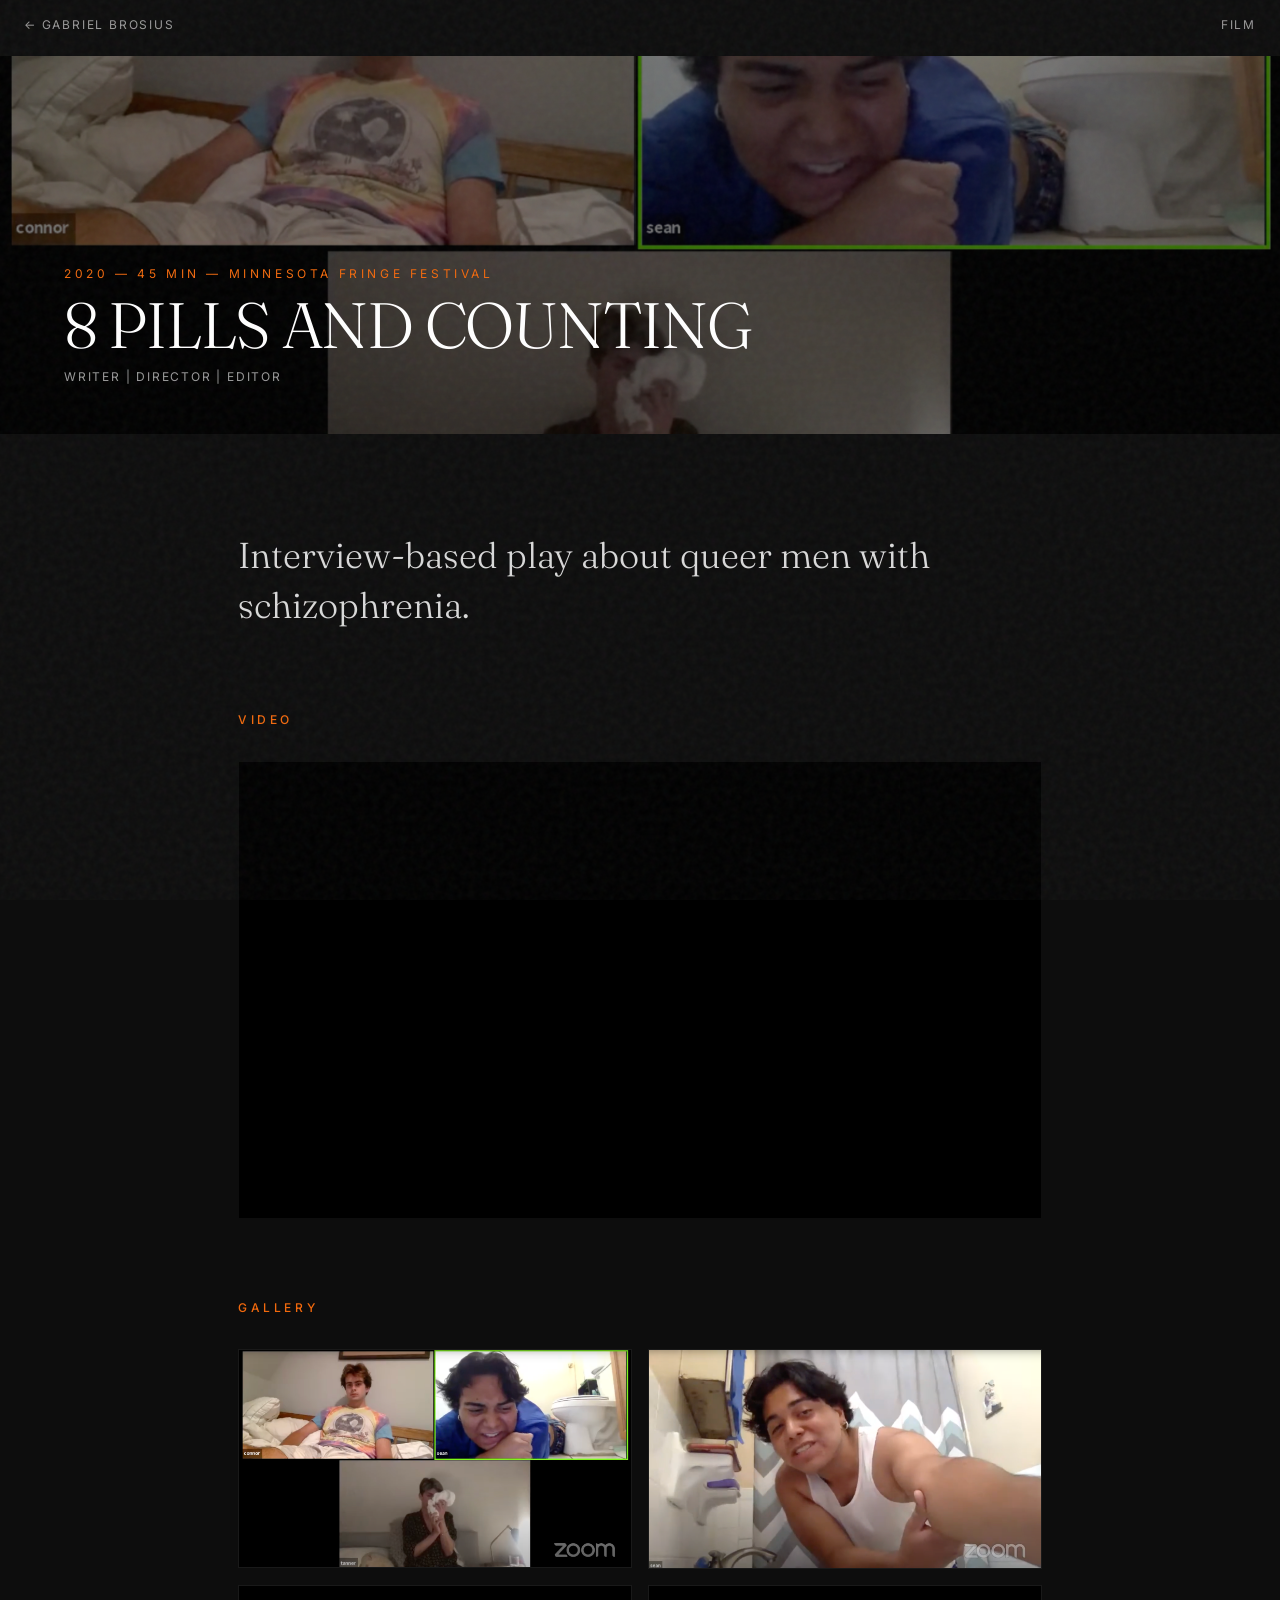
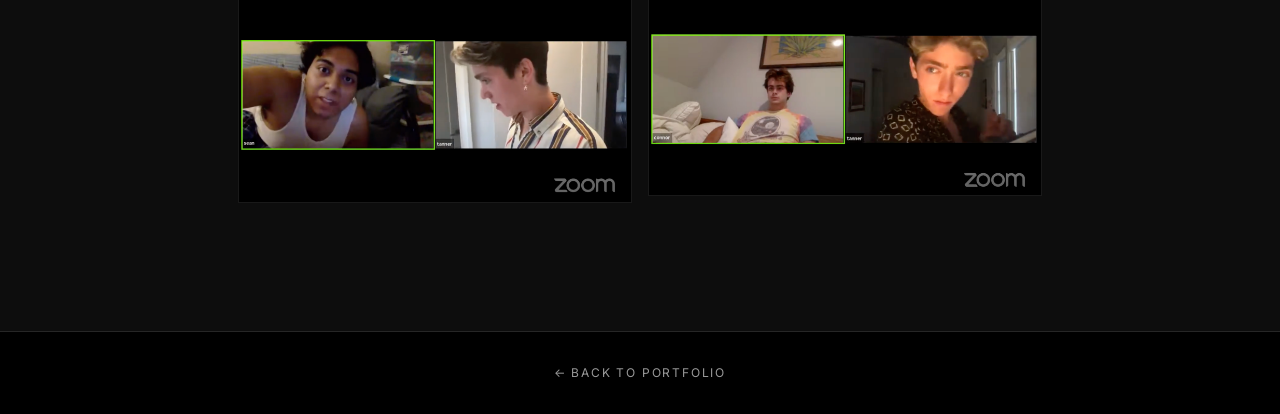
==== project/8-pills-and-counting.html @ 3f700a5a "Update" ====
<!DOCTYPE html>
<html lang="en">
<head>
  <meta charset="UTF-8" />
  <meta name="viewport" content="width=device-width, initial-scale=1.0, maximum-scale=1" />
  <title>8 Pills and Counting — Gabriel Brosius</title>
  <meta name="description" content="Interview-based play about queer men with schizophrenia." />
  <meta name="robots" content="index, follow" />
  
  <link rel="icon" type="image/svg+xml" href="../favicon.svg" />
  <link rel="stylesheet" href="../css/styles.css" />
</head>
<body>
  <div class="film-grain"></div>

  <!-- Navigation Bar -->
  <nav class="fixed-nav scrolled">
    <div class="nav-container">
      <a href="../index.html" class="nav-back-link">&larr; Gabriel Brosius</a>
      <span class="nav-project-type">Film</span>
    </div>

    <!-- Sticky Project Title -->
    <div class="sticky-project-title">
      <div class="sticky-project-container">
        <h2 class="sticky-title-text">8 Pills and Counting</h2>
        <span class="sticky-subtitle-text">2020 — Writer | Director | Editor</span>
      </div>
    </div>
  </nav>

  <!-- Project Hero Banner -->
  <header class="project-hero">
    <div class="project-hero-overlay"></div>
    <img src="../images/8pills-1.png" alt="8 Pills and Counting Banner" />
    <div class="project-hero-content">
      <div class="project-hero-meta">2020 — 45 min — Minnesota Fringe Festival</div>
      <h1 class="project-hero-title">8 Pills and Counting</h1>
      <div class="project-hero-role">Writer | Director | Editor</div>
    </div>
  </header>

  <!-- Project Body -->
  <main class="project-body">
    <!-- Logline Section -->
    <section class="project-body-section reveal">
      <p class="project-large-logline">Interview-based play about queer men with schizophrenia.</p>
    </section>

    <!-- Video Section -->
    <section class="project-body-section reveal">
      <h2 class="section-label">Video</h2>
      <div class="project-video-wrapper">
        <iframe 
          src="https://www.youtube.com/embed/WOlJZSWM7D4" 
          title="8 Pills and Counting" 
          allow="accelerometer; autoplay; clipboard-write; encrypted-media; gyroscope; picture-in-picture" 
          allowfullscreen>
        </iframe>
      </div>
    </section>

    <!-- Gallery Section -->
    <section class="project-body-section reveal">
      <h2 class="section-label">Gallery</h2>
      <div class="project-gallery-grid">
        <img src="../images/8pills-1.png" alt="8 Pills and Counting still 1" class="gallery-image" />
        <img src="../images/8pills-2.png" alt="8 Pills and Counting still 2" class="gallery-image" />
        <img src="../images/8pills-3.png" alt="8 Pills and Counting still 3" class="gallery-image" />
        <img src="../images/8pills-4.png" alt="8 Pills and Counting still 4" class="gallery-image" />
      </div>
    </section>
  </main>

  <!-- Back Link Footer -->
  <footer class="back-to-portfolio-footer">
    <a href="../index.html"><span>&larr; Back to portfolio</span></a>
  </footer>

  <script src="../js/main.js"></script>
</body>
</html>
---- css/styles.css ----
/* ==========================================================================
   GABRIEL BROSIUS PORTFOLIO - CORE STYLES
   ========================================================================== */

/* Typography & Google Fonts */
@import url('https://fonts.googleapis.com/css2?family=Fraunces:opsz,wght@9..144,300;9..144,400;9..144,700&family=Inter:wght@300;400;500;600;700&display=swap');

/* Color Variables & Theme Tokens */
:root {
  --background: hsl(0, 0%, 5%);     /* Deep cinematic dark: #0d0d0d */
  --foreground: hsl(0, 0%, 90%);    /* Soft white: #e5e5e5 */
  --border: hsl(0, 0%, 15%);        /* Dark grey borders: #262626 */
  --input: hsl(0, 0%, 15%);
  --ring: hsl(24, 90%, 50%);        /* Vibrant orange accent: #f97316 */
  
  --card: hsl(0, 0%, 7%);
  --card-foreground: hsl(0, 0%, 90%);
  --card-border: hsl(0, 0%, 15%);
  
  --primary: hsl(24, 90%, 50%);     /* Orange: #f97316 */
  --primary-hover: hsl(24, 95%, 45%);
  --primary-foreground: hsl(0, 0%, 100%);
  
  --muted: hsl(0, 0%, 15%);
  --muted-foreground: hsl(0, 0%, 60%);
  
  --font-sans: 'Inter', -apple-system, BlinkMacSystemFont, "Segoe UI", Roboto, sans-serif;
  --font-serif: 'Fraunces', Georgia, serif;
}

/* Reset & Base Styles */
* {
  box-sizing: border-box;
  margin: 0;
  padding: 0;
}

html {
  scroll-behavior: smooth;
  background-color: var(--background);
  color: var(--foreground);
  font-family: var(--font-sans);
  font-size: 16px;
  -webkit-text-size-adjust: 100%;
}

body {
  overflow-x: hidden;
  background-color: var(--background);
  color: var(--foreground);
  min-height: 100vh;
  line-height: 1.5;
  -webkit-font-smoothing: antialiased;
}

/* Custom Scrollbar */
::-webkit-scrollbar {
  width: 8px;
}
::-webkit-scrollbar-track {
  background: var(--background);
}
::-webkit-scrollbar-thumb {
  background: var(--border);
  border-radius: 4px;
}
::-webkit-scrollbar-thumb:hover {
  background: var(--muted-foreground);
}

/* Text Selection */
::selection {
  background-color: var(--primary);
  color: white;
}

/* Global Typography */
h1, h2, h3, h4, h5, h6 {
  font-family: var(--font-serif);
  font-weight: 300;
  letter-spacing: -0.02em;
}

p {
  color: var(--muted-foreground);
}

a {
  color: inherit;
  text-decoration: none;
  transition: color 0.3s ease;
}

/* Base Layout Helpers */
.relative { position: relative; }
.w-full { width: 100%; }
.h-screen { height: 100vh; }
.overflow-hidden { overflow: hidden; }

/* Film Grain Overlay */
.film-grain {
  position: fixed;
  top: 0;
  left: 0;
  width: 100vw;
  height: 100vh;
  pointer-events: none;
  z-index: 9999;
  opacity: 0.05;
  background-image: url("data:image/svg+xml,%3Csvg viewBox='0 0 200 200' xmlns='http://www.w3.org/2000/svg'%3E%3Cfilter id='noiseFilter'%3E%3CfeTurbulence type='fractalNoise' baseFrequency='0.65' numOctaves='3' stitchTiles='stitch'/%3E%3C/filter%3E%3Crect width='100%25' height='100%25' filter='url(%23noiseFilter)'/%3E%3C/svg%3E");
}

/* Navbar */
nav.fixed-nav {
  position: fixed;
  top: 0;
  left: 0;
  width: 100%;
  z-index: 1000;
  transition: all 0.5s cubic-bezier(0.16, 1, 0.3, 1);
  border-bottom: 1px solid transparent;
}

nav.fixed-nav.scrolled {
  background-color: rgba(0, 0, 0, 0.9);
  backdrop-filter: blur(8px);
  -webkit-backdrop-filter: blur(8px);
  border-bottom: 1px solid rgba(255, 255, 255, 0.05);
}

.nav-container {
  max-width: 1600px;
  margin: 0 auto;
  padding: 1rem 1.5rem;
  display: flex;
  align-items: center;
  justify-content: space-between;
}

.logo-link {
  font-family: var(--font-serif);
  font-size: 1rem;
  letter-spacing: 0.15em;
  text-transform: uppercase;
  color: white;
}

.nav-links {
  display: none;
  align-items: center;
  gap: 1.75rem;
}

@media (min-width: 1024px) {
  .nav-links {
    display: flex;
  }
}

.nav-link {
  position: relative;
  font-size: 0.75rem;
  font-weight: 400;
  font-family: var(--font-sans);
  text-transform: uppercase;
  letter-spacing: 0.15em;
  color: var(--muted-foreground);
  padding-bottom: 0.25rem;
  transition: color 0.3s ease;
}

.nav-link:hover, .nav-link.active {
  color: white;
}

.nav-link.active::after {
  content: '';
  position: absolute;
  bottom: 0;
  left: 0;
  width: 100%;
  height: 1px;
  background-color: var(--primary);
}

/* Hamburger Menu button */
.menu-toggle {
  background: none;
  border: none;
  cursor: pointer;
  display: flex;
  flex-direction: column;
  gap: 5px;
  padding: 0.5rem;
  z-index: 1001;
}

@media (min-width: 1024px) {
  .menu-toggle {
    display: none;
  }
}

.menu-toggle span {
  display: block;
  width: 24px;
  height: 1px;
  background-color: white;
  transition: all 0.3s cubic-bezier(0.16, 1, 0.3, 1);
}

.menu-toggle.open span:nth-child(1) {
  transform: translateY(6px) rotate(45deg);
}

.menu-toggle.open span:nth-child(2) {
  opacity: 0;
}

.menu-toggle.open span:nth-child(3) {
  transform: translateY(-6px) rotate(-45deg);
}

/* Mobile Dropdown Menu */
.mobile-nav {
  display: block;
  max-height: 0;
  opacity: 0;
  overflow: hidden;
  transition: max-height 0.4s cubic-bezier(0.16, 1, 0.3, 1), opacity 0.3s ease;
  border-top: 1px solid rgba(255, 255, 255, 0.05);
  background-color: rgba(0, 0, 0, 0.95);
}

.mobile-nav.open {
  max-height: 500px;
  opacity: 1;
}

.mobile-nav-container {
  display: flex;
  flex-direction: column;
  padding: 1rem 1.5rem;
}

.mobile-nav-link {
  padding: 0.75rem 0;
  font-size: 0.875rem;
  font-family: var(--font-sans);
  text-transform: uppercase;
  letter-spacing: 0.15em;
  color: var(--muted-foreground);
  border-bottom: 1px solid rgba(255, 255, 255, 0.05);
  display: flex;
  align-items: center;
}

.mobile-nav-link:last-child {
  border-bottom: none;
}

.mobile-nav-link.active {
  color: white;
}

.mobile-nav-link.active::before {
  content: '';
  display: inline-block;
  width: 6px;
  height: 6px;
  border-radius: 50%;
  background-color: var(--primary);
  margin-right: 0.5rem;
}

/* Hero Section */
.hero {
  position: relative;
  height: 100vh;
  width: 100%;
  display: flex;
  align-items: center;
  justify-content: center;
  overflow: hidden;
}

.hero-bg {
  position: absolute;
  inset: 0;
  z-index: 0;
}

.hero-overlay {
  position: absolute;
  inset: 0;
  background-color: rgba(0, 0, 0, 0.6);
  z-index: 1;
}

.hero-bg img {
  width: 100%;
  height: 100%;
  object-fit: cover;
  object-position: center 30%;
  transform: scale(1.12);
}

.hero-content {
  position: relative;
  z-index: 10;
  text-align: center;
  padding: 0 1rem;
  max-width: 1000px;
  margin-top: 5rem;
}

.hero-title {
  font-size: clamp(3.5rem, 8vw, 8rem);
  text-transform: uppercase;
  letter-spacing: -0.03em;
  line-height: 0.9;
  margin-bottom: 1.5rem;
  color: white;
}

.hero-subtitle {
  font-family: var(--font-sans);
  font-size: clamp(0.875rem, 2vw, 1.25rem);
  letter-spacing: 0.25em;
  text-transform: uppercase;
  color: hsl(0, 0%, 80%);
}

.hero-scroll {
  position: absolute;
  bottom: 2.5rem;
  left: 50%;
  transform: translateX(-50%);
  z-index: 10;
  font-size: 0.75rem;
  letter-spacing: 0.15em;
  text-transform: uppercase;
  color: var(--muted-foreground);
  opacity: 0.8;
}

/* Bio Section */
.bio-section {
  padding: 6rem 1.5rem;
  background-color: var(--background);
  position: relative;
  z-index: 20;
}

.container-narrow {
  max-width: 900px;
  margin: 0 auto;
}

.section-label {
  font-size: 0.75rem;
  font-family: var(--font-sans);
  letter-spacing: 0.3em;
  text-transform: uppercase;
  color: var(--primary);
  margin-bottom: 2rem;
  font-weight: 500;
}

.bio-text {
  font-family: var(--font-serif);
  font-size: clamp(1.375rem, 3.5vw, 3rem);
  line-height: 1.3;
  color: hsl(0, 0%, 85%);
  font-weight: 300;
}

.bio-text p {
  color: hsl(0, 0%, 85%);
  margin-bottom: 2rem;
}

.bio-location {
  color: var(--muted-foreground) !important;
}

/* Grid Layouts for Projects */
.projects-section {
  padding: 6rem 1.5rem;
  background-color: black;
  position: relative;
  z-index: 20;
}

.projects-section.alt-bg {
  background-color: var(--background);
}

.container-wide {
  max-width: 1400px;
  margin: 0 auto;
}

.project-list {
  display: flex;
  flex-direction: column;
  gap: 5rem;
}

@media (min-width: 1024px) {
  .project-list {
    gap: 7rem;
  }
}

.project-card {
  display: flex;
  flex-direction: column;
  gap: 2rem;
}

@media (min-width: 768px) {
  .project-card {
    flex-direction: row;
    align-items: center;
    gap: 4rem;
  }
  .project-card.reverse {
    flex-direction: row-reverse;
  }
}

@media (min-width: 1024px) {
  .project-card {
    gap: 6rem;
  }
}

.project-image-wrapper {
  width: 100%;
}

@media (min-width: 768px) {
  .project-image-wrapper {
    width: 60%;
  }
}

.project-image-link {
  display: block;
  width: 100%;
  overflow: hidden;
  position: relative;
  cursor: pointer;
}

.project-image {
  width: 100%;
  height: auto;
  display: block;
  object-fit: cover;
  filter: grayscale(20%);
  transition: transform 0.6s cubic-bezier(0.16, 1, 0.3, 1), filter 0.6s ease;
}

.project-image-link:hover .project-image {
  transform: scale(1.03);
  filter: grayscale(0%);
}

.project-overlay-text {
  position: absolute;
  inset: 0;
  background-color: rgba(0, 0, 0, 0);
  display: flex;
  align-items: center;
  justify-content: center;
  transition: background-color 0.5s ease;
}

.project-image-link:hover .project-overlay-text {
  background-color: rgba(0, 0, 0, 0.2);
}

.project-overlay-text span {
  font-family: var(--font-sans);
  font-size: 0.75rem;
  letter-spacing: 0.2em;
  text-transform: uppercase;
  color: white;
  opacity: 0;
  transition: opacity 0.5s ease;
}

.project-image-link:hover .project-overlay-text span {
  opacity: 1;
}

.project-details-wrapper {
  width: 100%;
}

@media (min-width: 768px) {
  .project-details-wrapper {
    width: 40%;
  }
}

.project-meta {
  font-size: 0.75rem;
  letter-spacing: 0.2em;
  color: var(--muted-foreground);
  text-transform: uppercase;
  margin-bottom: 0.5rem;
}

.project-title {
  font-size: clamp(1.75rem, 3vw, 2.5rem);
  margin-bottom: 0.75rem;
  color: white;
  transition: color 0.3s ease;
  line-height: 1.1;
}

.project-title:hover {
  color: var(--primary);
}

.project-role {
  font-size: 0.75rem;
  letter-spacing: 0.15em;
  text-transform: uppercase;
  color: var(--primary);
  margin-bottom: 1.25rem;
}

.project-logline {
  font-size: 1rem;
  color: hsl(0, 0%, 75%);
  line-height: 1.6;
  margin-bottom: 1rem;
  max-width: 450px;
}

.project-note {
  font-size: 0.75rem;
  color: hsl(0, 0%, 50%);
  font-style: italic;
  line-height: 1.5;
}

/* Television Writing Section (Grids) */
.tv-grid {
  display: grid;
  grid-template-columns: 1fr;
  background-color: hsl(0, 0%, 10%);
  gap: 1px;
}

@media (min-width: 768px) {
  .tv-grid {
    grid-template-columns: repeat(3, 1fr);
  }
}

/* Center grids with fewer than 3 cards */
.tv-grid--center {
  display: flex;
  flex-wrap: wrap;
  justify-content: center;
  background-color: black;
}

.tv-grid--center .tv-card {
  flex: 0 0 100%;
}

@media (min-width: 768px) {
  .tv-grid--center .tv-card {
    flex: 0 0 33.333%;
    border-right: 1px solid hsl(0, 0%, 10%);
  }

  .tv-grid--center .tv-card:last-child {
    border-right: none;
  }
}

.tv-card {
  background-color: black;
  padding: 2.5rem 2rem;
}

@media (min-width: 1024px) {
  .tv-card {
    padding: 3rem 2.5rem;
  }
}

.tv-meta {
  font-size: 0.75rem;
  letter-spacing: 0.2em;
  color: var(--muted-foreground);
  text-transform: uppercase;
  margin-bottom: 0.75rem;
}

.tv-title {
  font-size: 1.75rem;
  color: white;
  margin-bottom: 0.75rem;
  line-height: 1.2;
}

.tv-logline {
  font-size: 0.875rem;
  line-height: 1.6;
  color: var(--muted-foreground);
  margin-bottom: 1rem;
}

.tv-note {
  font-size: 0.75rem;
  color: var(--primary);
  font-style: italic;
  letter-spacing: 0.05em;
}

/* Theater Experience Section (List) */
.theater-list {
  display: flex;
  flex-direction: column;
}

.theater-row {
  padding: 2rem 0;
  border-bottom: 1px solid var(--border);
  display: flex;
  flex-direction: column;
  gap: 1.5rem;
}

@media (min-width: 768px) {
  .theater-row {
    flex-direction: row;
    gap: 4rem;
    align-items: flex-start;
  }
}

.theater-row:first-child {
  padding-top: 0;
}

.theater-row:last-child {
  border-bottom: none;
  padding-bottom: 0;
}

.theater-meta {
  width: 100%;
}

@media (min-width: 768px) {
  .theater-meta {
    width: 12rem;
    flex-shrink: 0;
  }
}

.theater-year {
  font-size: 0.75rem;
  letter-spacing: 0.15em;
  color: var(--muted-foreground);
  text-transform: uppercase;
  margin-bottom: 0.25rem;
}

.theater-role {
  font-size: 0.75rem;
  letter-spacing: 0.15em;
  color: var(--primary);
  text-transform: uppercase;
}

.theater-details {
  flex-grow: 1;
}

.theater-title {
  font-size: 1.75rem;
  color: white;
  margin-bottom: 0.5rem;
  line-height: 1.2;
}

.theater-venue {
  font-size: 0.75rem;
  letter-spacing: 0.15em;
  color: var(--muted-foreground);
  text-transform: uppercase;
  margin-bottom: 1rem;
}

.theater-logline {
  font-size: 1rem;
  color: hsl(0, 0%, 75%);
  line-height: 1.6;
}

/* Recognition/Awards Section */
.awards-list {
  display: flex;
  flex-direction: column;
}

.award-row {
  padding: 1.5rem 0;
  border-bottom: 1px solid var(--border);
  display: flex;
  flex-direction: column;
  gap: 0.5rem;
}

@media (min-width: 768px) {
  .award-row {
    flex-direction: row;
    align-items: baseline;
    gap: 2.5rem;
  }
}

.award-row:first-child {
  padding-top: 0;
}

.award-row:last-child {
  border-bottom: none;
  padding-bottom: 0;
}

.award-year {
  font-size: 0.75rem;
  letter-spacing: 0.15em;
  color: var(--muted-foreground);
  width: 4rem;
  flex-shrink: 0;
}

.award-content {
  flex-grow: 1;
}

.award-title {
  font-size: 1.5rem;
  color: white;
  margin-bottom: 0.25rem;
  line-height: 1.2;
}

.award-festival {
  font-size: 0.875rem;
  letter-spacing: 0.1em;
  color: var(--muted-foreground);
  text-transform: uppercase;
}

.award-separator {
  color: hsl(0, 0%, 25%);
  margin: 0 0.5rem;
}

/* Education Section */
.education-grid {
  display: grid;
  grid-template-columns: 1fr;
  gap: 2rem;
}

@media (min-width: 640px) {
  .education-grid {
    grid-template-columns: repeat(2, 1fr);
  }
}

@media (min-width: 1024px) {
  .education-grid {
    grid-template-columns: repeat(3, 1fr);
  }
}

.education-card {
  border-left: 1px solid rgba(255, 100, 0, 0.4);
  padding-left: 1.25rem;
}

.education-degree {
  font-size: 1.125rem;
  color: white;
  margin-bottom: 0.25rem;
  line-height: 1.3;
}

.education-school {
  font-size: 0.75rem;
  letter-spacing: 0.15em;
  color: var(--muted-foreground);
  text-transform: uppercase;
}

/* Administrative Experience Section */
.admin-grid {
  display: grid;
  grid-template-columns: 1fr;
  background-color: var(--border);
  gap: 1px;
}

@media (min-width: 768px) {
  .admin-grid {
    grid-template-columns: repeat(2, 1fr);
  }
}

.admin-card {
  background-color: black;
  padding: 2.5rem;
}

@media (min-width: 1024px) {
  .admin-card {
    padding: 3.5rem;
  }
}

.admin-year {
  font-size: 0.75rem;
  letter-spacing: 0.2em;
  color: var(--muted-foreground);
  text-transform: uppercase;
  margin-bottom: 0.75rem;
}

.admin-org {
  font-size: 1.75rem;
  color: white;
  margin-bottom: 0.5rem;
  line-height: 1.2;
}

.admin-role {
  font-size: 0.75rem;
  letter-spacing: 0.15em;
  color: var(--primary);
  text-transform: uppercase;
  margin-bottom: 1rem;
}

.admin-desc {
  font-size: 1rem;
  line-height: 1.6;
  color: var(--muted-foreground);
}

/* Contact Section */
.contact-section {
  padding: 6rem 1.5rem;
  background-color: var(--background);
  position: relative;
  z-index: 20;
}

.contact-container {
  max-width: 1100px;
  margin: 0 auto;
  display: flex;
  flex-direction: column;
  gap: 3rem;
}

@media (min-width: 768px) {
  .contact-container {
    flex-direction: row;
    align-items: flex-start;
    gap: 5rem;
  }
}

.contact-photo-wrapper {
  width: 100%;
  max-width: 280px;
  flex-shrink: 0;
  overflow: hidden;
}

@media (max-width: 767px) {
  .contact-photo-wrapper {
    max-width: 100%;
    aspect-ratio: 2/3;
  }
}

.contact-photo {
  width: 100%;
  height: 100%;
  object-fit: cover;
  filter: grayscale(15%);
  display: block;
}

.contact-content {
  flex-grow: 1;
}

.contact-title {
  font-size: clamp(2.5rem, 5vw, 4rem);
  text-transform: uppercase;
  color: white;
  line-height: 0.95;
  margin-bottom: 1rem;
  letter-spacing: -0.02em;
}

.contact-subtitle {
  font-size: 0.75rem;
  letter-spacing: 0.15em;
  text-transform: uppercase;
  color: var(--muted-foreground);
  margin-bottom: 2rem;
}

/* Forms */
.contact-form {
  display: flex;
  flex-direction: column;
  gap: 1rem;
  margin-bottom: 2rem;
}

.form-row {
  display: flex;
  flex-direction: column;
  gap: 1rem;
}

@media (min-width: 640px) {
  .form-row {
    flex-direction: row;
  }
}

.form-input, .form-textarea {
  width: 100%;
  background-color: transparent;
  border: 1px solid hsl(0, 0%, 20%);
  color: white;
  font-family: var(--font-sans);
  font-size: 0.875rem;
  padding: 0.75rem 1rem;
  transition: border-color 0.3s ease;
}

.form-input::placeholder, .form-textarea::placeholder {
  color: hsl(0, 0%, 25%);
}

.form-input:focus, .form-textarea:focus {
  outline: none;
  border-color: var(--primary);
}

.form-textarea {
  resize: none;
}

.form-status {
  font-size: 0.75rem;
  font-family: var(--font-sans);
  letter-spacing: 0.15em;
  text-transform: uppercase;
  margin-bottom: 1.5rem;
}

.form-status.success {
  color: var(--primary);
}

.form-status.error {
  color: hsl(0, 85%, 60%);
}

.btn-submit {
  align-self: flex-start;
  background-color: var(--primary);
  color: black;
  border: none;
  font-size: 0.75rem;
  font-family: var(--font-sans);
  text-transform: uppercase;
  letter-spacing: 0.3em;
  padding: 0.75rem 2rem;
  cursor: pointer;
  transition: background-color 0.3s ease, color 0.3s ease;
}

.btn-submit:hover {
  background-color: white;
  color: black;
}

.btn-submit:disabled {
  opacity: 0.5;
  cursor: not-allowed;
}

.social-links {
  display: flex;
  gap: 2rem;
  font-size: 0.875rem;
  letter-spacing: 0.2em;
  text-transform: uppercase;
}

.social-link {
  color: var(--muted-foreground);
  transition: color 0.3s ease;
}

.social-link:hover {
  color: var(--primary);
}

/* Footer */
footer.footer {
  padding: 2rem 0;
  text-align: center;
  font-size: 0.75rem;
  letter-spacing: 0.15em;
  text-transform: uppercase;
  color: hsl(0, 0%, 25%);
  border-top: 1px solid var(--border);
  background-color: black;
  position: relative;
  z-index: 20;
}

/* Project Details Page Styles */
.nav-project-type {
  font-size: 0.75rem;
  letter-spacing: 0.15em;
  text-transform: uppercase;
  color: var(--muted-foreground);
}

.nav-back-link {
  font-size: 0.75rem;
  letter-spacing: 0.15em;
  text-transform: uppercase;
  color: var(--muted-foreground);
  cursor: pointer;
}

.nav-back-link:hover {
  color: white;
}

.sticky-project-title {
  display: none;
  opacity: 0;
  max-height: 0;
  overflow: hidden;
  border-top: 1px solid rgba(255, 255, 255, 0.05);
  transition: max-height 0.3s cubic-bezier(0.16, 1, 0.3, 1), opacity 0.3s ease;
}

.sticky-project-title.visible {
  display: block;
  max-height: 60px;
  opacity: 1;
}

.sticky-project-container {
  padding: 0.75rem 1.5rem;
  display: flex;
  align-items: baseline;
  gap: 1rem;
}

.sticky-title-text {
  font-family: var(--font-serif);
  font-size: 1.125rem;
  color: white;
  text-transform: uppercase;
  line-height: 1;
}

.sticky-subtitle-text {
  font-size: 0.75rem;
  color: var(--muted-foreground);
  text-transform: uppercase;
  letter-spacing: 0.15em;
  display: none;
}

@media (min-width: 640px) {
  .sticky-subtitle-text {
    display: block;
  }
}

.project-hero {
  position: relative;
  height: 42vh;
  width: 100%;
  overflow: hidden;
  margin-top: 3.5rem; /* Heights of nav bar */
}

.project-hero img {
  width: 100%;
  height: 100%;
  object-fit: cover;
  object-position: center;
}

.project-hero-overlay {
  position: absolute;
  inset: 0;
  background-color: rgba(0, 0, 0, 0.55);
  z-index: 1;
}

.project-hero-content {
  position: absolute;
  bottom: 0;
  left: 0;
  width: 100%;
  z-index: 10;
  padding: 2rem 1.5rem;
}

@media (min-width: 768px) {
  .project-hero-content {
    padding: 3rem 4rem;
  }
}

.project-hero-meta {
  font-size: 0.75rem;
  letter-spacing: 0.3em;
  text-transform: uppercase;
  color: var(--primary);
  margin-bottom: 0.75rem;
}

.project-hero-title {
  font-size: clamp(2.25rem, 5vw, 4.5rem);
  text-transform: uppercase;
  color: white;
  line-height: 0.95;
  margin-bottom: 0.75rem;
  letter-spacing: -0.02em;
}

.project-hero-role {
  font-size: 0.75rem;
  letter-spacing: 0.15em;
  text-transform: uppercase;
  color: var(--muted-foreground);
}

.project-body {
  max-width: 900px;
  margin: 0 auto;
  padding: 4rem 1.5rem 6rem 1.5rem;
}

@media (min-width: 768px) {
  .project-body {
    padding: 6rem 3rem 8rem 3rem;
  }
}

.project-body-section {
  margin-bottom: 5rem;
}

.project-body-section:last-child {
  margin-bottom: 0;
}

.project-large-logline {
  font-family: var(--font-serif);
  font-size: clamp(1.375rem, 3vw, 2.25rem);
  line-height: 1.4;
  color: hsl(0, 0%, 85%);
  font-weight: 300;
  margin-bottom: 2rem;
}

.project-large-note {
  font-size: 0.875rem;
  color: var(--primary);
  font-style: italic;
  line-height: 1.5;
  margin-bottom: 2rem;
}

.btn-external {
  display: inline-block;
  font-size: 0.75rem;
  font-family: var(--font-sans);
  text-transform: uppercase;
  letter-spacing: 0.15em;
  border: 1px solid var(--primary);
  color: var(--primary);
  padding: 0.75rem 1.5rem;
  transition: all 0.3s ease;
}

.btn-external:hover {
  background-color: var(--primary);
  color: black;
}

.project-video-wrapper {
  aspect-ratio: 16/9;
  width: 100%;
  background-color: black;
  border: 1px solid rgba(255, 255, 255, 0.05);
}

.project-video-wrapper iframe {
  width: 100%;
  height: 100%;
  border: none;
}

.project-gallery-grid {
  display: grid;
  grid-template-columns: 1fr;
  gap: 1rem;
}

@media (min-width: 768px) {
  .project-gallery-grid {
    grid-template-columns: repeat(2, 1fr);
  }
}

.gallery-image {
  width: 100%;
  height: auto;
  display: block;
  object-fit: cover;
  border: 1px solid rgba(255, 255, 255, 0.05);
  transition: opacity 0.7s ease, transform 0.6s ease;
}

.gallery-image.lazy {
  opacity: 0;
}

.gallery-image.loaded {
  opacity: 1;
}

.back-to-portfolio-footer {
  padding: 2rem 0;
  text-align: center;
  font-size: 0.75rem;
  letter-spacing: 0.15em;
  text-transform: uppercase;
  color: var(--muted-foreground);
  border-top: 1px solid var(--border);
  background-color: black;
}

.back-to-portfolio-footer span:hover {
  color: var(--primary);
}

/* Animations / Reveal on Scroll */
.reveal {
  opacity: 0;
  transform: translateY(30px);
  transition: opacity 1s ease, transform 1s cubic-bezier(0.16, 1, 0.3, 1);
}

.reveal.revealed {
  opacity: 1;
  transform: translateY(0);
}

.reveal-left {
  opacity: 0;
  transform: translateX(-30px);
  transition: opacity 1s ease, transform 1s cubic-bezier(0.16, 1, 0.3, 1);
}

.reveal-left.revealed {
  opacity: 1;
  transform: translateX(0);
}

.reveal-right {
  opacity: 0;
  transform: translateX(30px);
  transition: opacity 1s ease, transform 1s cubic-bezier(0.16, 1, 0.3, 1);
}

.reveal-right.revealed {
  opacity: 1;
  transform: translateX(0);
}

/* ==========================================================================
   ADDITIONS
   ========================================================================== */

/* Hero image credit label */
.hero-image-credit {
  position: absolute;
  bottom: 2.5rem;
  right: 1.5rem;
  z-index: 10;
  font-size: 0.65rem;
  letter-spacing: 0.15em;
  text-transform: uppercase;
  color: rgba(255, 255, 255, 0.4);
}

.hero-image-credit a {
  color: rgba(255, 255, 255, 0.4);
  transition: color 0.3s ease;
}

.hero-image-credit a:hover {
  color: rgba(255, 255, 255, 0.75);
}

/* Fix mobile "Scroll" centering */
.hero-scroll {
  left: 50%;
  transform: translateX(-50%);
}

/* Featured Work section */
.featured-section {
  padding: 5rem 1.5rem 6rem;
  background-color: var(--background);
  position: relative;
  z-index: 20;
  border-top: 1px solid var(--border);
}

.featured-grid {
  display: grid;
  grid-template-columns: 1fr;
  gap: 2.5rem;
}

@media (min-width: 640px) {
  .featured-grid {
    grid-template-columns: repeat(2, 1fr);
    gap: 3rem;
  }
}

.featured-card {
  display: block;
  cursor: pointer;
}

.featured-image-wrapper {
  position: relative;
  overflow: hidden;
  margin-bottom: 1.25rem;
  aspect-ratio: 16/10;
}

.featured-image {
  width: 100%;
  height: 100%;
  object-fit: cover;
  filter: grayscale(20%);
  transition: transform 0.6s cubic-bezier(0.16, 1, 0.3, 1), filter 0.6s ease;
}

.featured-card:hover .featured-image {
  transform: scale(1.04);
  filter: grayscale(0%);
}

.featured-overlay {
  position: absolute;
  inset: 0;
  background-color: rgba(0,0,0,0);
  display: flex;
  align-items: center;
  justify-content: center;
  transition: background-color 0.5s ease;
}

.featured-card:hover .featured-overlay {
  background-color: rgba(0,0,0,0.25);
}

.featured-overlay span {
  font-size: 0.75rem;
  letter-spacing: 0.2em;
  text-transform: uppercase;
  color: white;
  opacity: 0;
  transition: opacity 0.4s ease;
}

.featured-card:hover .featured-overlay span {
  opacity: 1;
}

.featured-title {
  font-size: clamp(1.5rem, 2.5vw, 2rem);
  color: white;
  margin-bottom: 0.4rem;
  line-height: 1.1;
}

.featured-sub {
  font-size: 0.75rem;
  letter-spacing: 0.12em;
  text-transform: uppercase;
  color: var(--primary);
}

/* TV genre + available */
.tv-genre {
  font-size: 0.7rem;
  letter-spacing: 0.15em;
  text-transform: uppercase;
  color: var(--primary);
  margin-bottom: 0.4rem;
  margin-top: 0.5rem;
}

.tv-available {
  font-size: 0.7rem;
  letter-spacing: 0.1em;
  text-transform: uppercase;
  color: hsl(0, 0%, 35%);
  font-style: italic;
}

/* Ensure award-year is always visible */
.award-year {
  font-weight: 500;
  color: var(--muted-foreground) !important;
  min-width: 4rem;
}

@media (max-width: 767px) {
  .award-row {
    flex-direction: row !important;
    align-items: baseline;
    gap: 1.25rem;
  }
  .award-year {
    font-size: 0.7rem;
  }
}

/* Poster-style hero (taller, image shown more fully) */
.project-hero--poster {
  height: 60vh;
}

.project-hero--poster img {
  object-position: center top;
}

@media (min-width: 768px) {
  .project-hero--poster {
    height: 72vh;
  }
}

/* Play the Game — big centered CTA */
.play-btn-wrapper {
  margin-top: 2.5rem;
  display: flex;
  justify-content: center;
}

.btn-play-game {
  display: inline-block;
  font-size: 1rem;
  font-family: var(--font-sans);
  font-weight: 600;
  text-transform: uppercase;
  letter-spacing: 0.25em;
  background-color: var(--primary);
  color: black;
  padding: 1.25rem 3.5rem;
  transition: background-color 0.3s ease, color 0.3s ease, transform 0.2s ease;
}

.btn-play-game:hover {
  background-color: white;
  color: black;
  transform: scale(1.03);
}

@media (min-width: 640px) {
  .btn-play-game {
    font-size: 1.125rem;
    padding: 1.5rem 5rem;
  }
}

/* Orange project titles in awards */
.award-project {
  color: var(--primary);
}

/* Smaller hero for Spallas visualizer */
.project-hero--compact {
  height: 30vh;
}

@media (min-width: 768px) {
  .project-hero--compact {
    height: 33vh;
  }
}

/* Constrain tall/portrait project card images to landscape ratio */
.project-image-link--landscape {
  aspect-ratio: 16/9;
}

.project-image-link--landscape .project-image {
  height: 100%;
  object-position: center;
}

/* Writing section subsection labels */
.writing-subsection-label {
  font-size: 0.7rem;
  letter-spacing: 0.2em;
  text-transform: uppercase;
  color: var(--muted-foreground);
  margin-bottom: 1.5rem;
  margin-top: 3rem;
  padding-bottom: 0.5rem;
  border-bottom: 1px solid var(--border);
}

/* Script snippet link */
.tv-snippet {
  display: inline-block;
  font-size: 0.7rem;
  letter-spacing: 0.12em;
  text-transform: uppercase;
  color: var(--primary);
  margin-bottom: 0.4rem;
  margin-top: 0.25rem;
  transition: opacity 0.2s ease;
}

.tv-snippet:hover {
  opacity: 0.7;
}
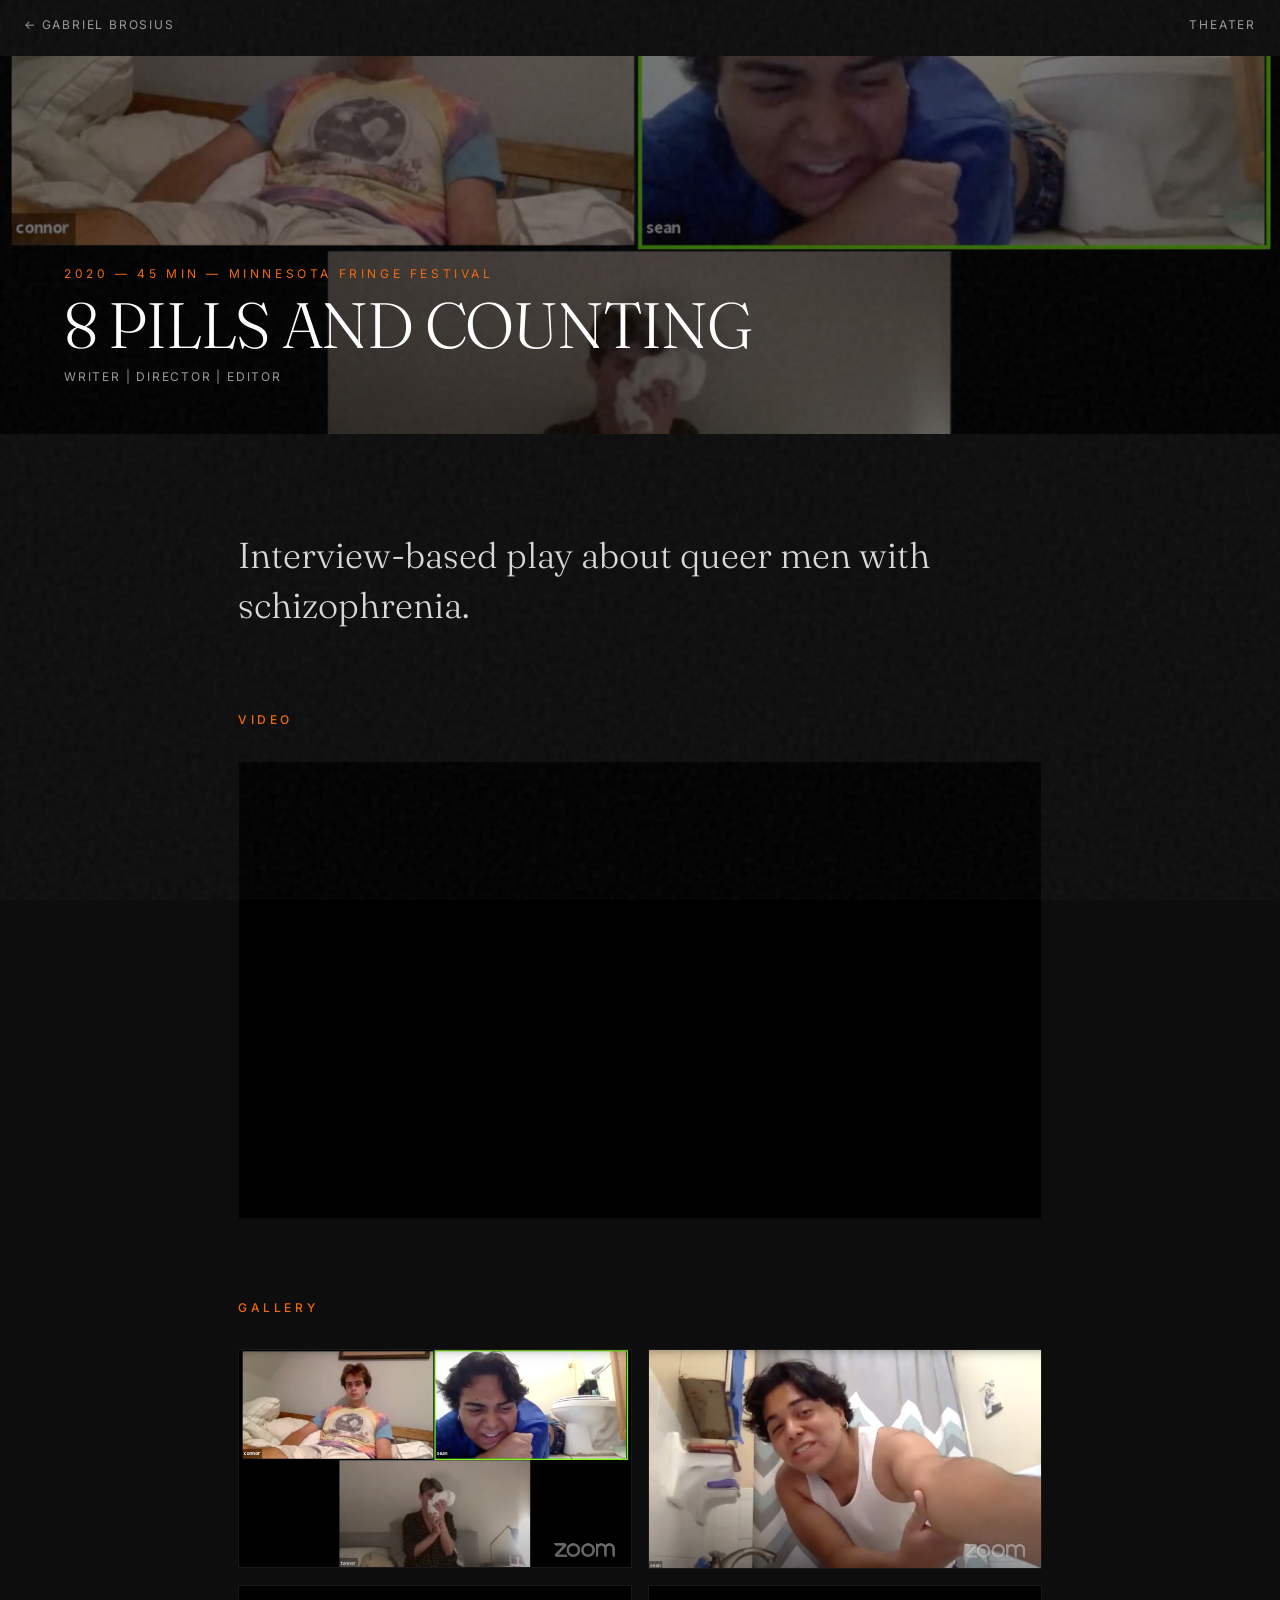
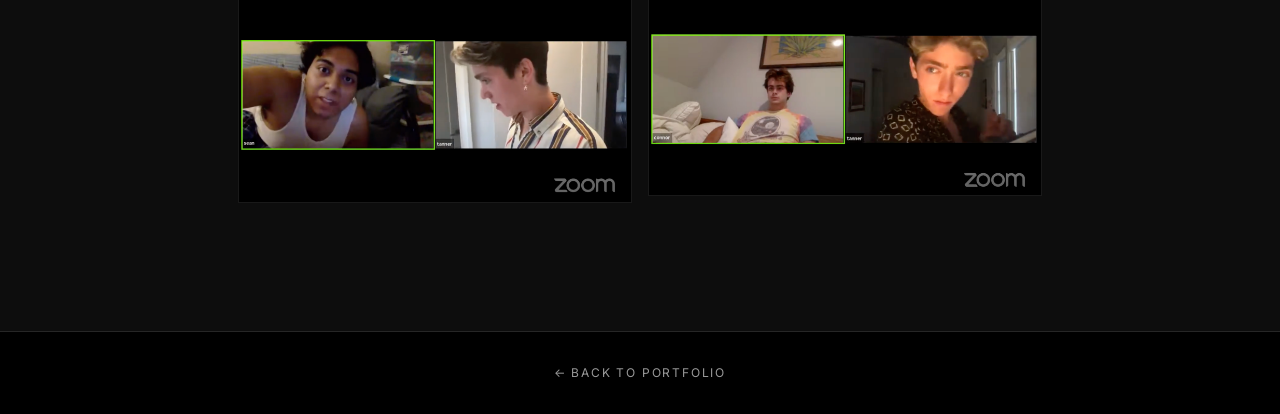
==== commit 109001dd: "Reorder sections, move Zoom plays to Theater, fix index.html links" ====
--- a/project/8-pills-and-counting.html
+++ b/project/8-pills-and-counting.html
@@ -16,8 +16,8 @@
   <!-- Navigation Bar -->
   <nav class="fixed-nav scrolled">
     <div class="nav-container">
-      <a href="../index.html" class="nav-back-link">&larr; Gabriel Brosius</a>
-      <span class="nav-project-type">Film</span>
+      <a href="../" class="nav-back-link">&larr; Gabriel Brosius</a>
+      <span class="nav-project-type">Theater</span>
     </div>
 
     <!-- Sticky Project Title -->
@@ -74,7 +74,7 @@
 
   <!-- Back Link Footer -->
   <footer class="back-to-portfolio-footer">
-    <a href="../index.html"><span>&larr; Back to portfolio</span></a>
+    <a href="../"><span>&larr; Back to portfolio</span></a>
   </footer>
 
   <script src="../js/main.js"></script>
--- a/css/styles.css
+++ b/css/styles.css
@@ -577,11 +577,23 @@
 
 @media (min-width: 768px) {
   .tv-grid--center .tv-card {
+    flex: 0 0 50%;
+    border-right: 1px solid hsl(0, 0%, 10%);
+  }
+
+  .tv-grid--center .tv-card:last-child {
+    border-right: none;
+  }
+}
+
+/* Single card — one third width */
+.tv-grid--single .tv-card {
+  flex: 0 0 100%;
+}
+
+@media (min-width: 768px) {
+  .tv-grid--single .tv-card {
     flex: 0 0 33.333%;
-    border-right: 1px solid hsl(0, 0%, 10%);
-  }
-
-  .tv-grid--center .tv-card:last-child {
     border-right: none;
   }
 }
@@ -706,6 +718,20 @@
   font-size: 1rem;
   color: hsl(0, 0%, 75%);
   line-height: 1.6;
+}
+
+.theater-link {
+  display: inline-block;
+  margin-top: 1rem;
+  font-size: 0.75rem;
+  letter-spacing: 0.15em;
+  text-transform: uppercase;
+  color: var(--primary);
+  transition: color 0.2s ease;
+}
+
+.theater-link:hover {
+  color: var(--primary-hover);
 }
 
 /* Recognition/Awards Section */
@@ -1439,8 +1465,8 @@
   letter-spacing: 0.15em;
   text-transform: uppercase;
   color: var(--primary);
-  margin-bottom: 0.4rem;
-  margin-top: 0.5rem;
+  margin-bottom: 0.75rem;
+  margin-top: 0;
 }
 
 .tv-available {
@@ -1570,3 +1596,28 @@
 .tv-snippet:hover {
   opacity: 0.7;
 }
+
+/* Two-card centered grid — no grey sides */
+.tv-grid--pair {
+  display: flex;
+  justify-content: center;
+  background-color: black;
+  gap: 0;
+}
+
+.tv-grid--pair .tv-card {
+  flex: 0 0 100%;
+  border-bottom: 1px solid hsl(0, 0%, 10%);
+}
+
+@media (min-width: 768px) {
+  .tv-grid--pair .tv-card {
+    flex: 0 0 33.333%;
+    border-bottom: none;
+    border-right: 1px solid hsl(0, 0%, 10%);
+  }
+
+  .tv-grid--pair .tv-card:last-child {
+    border-right: none;
+  }
+}
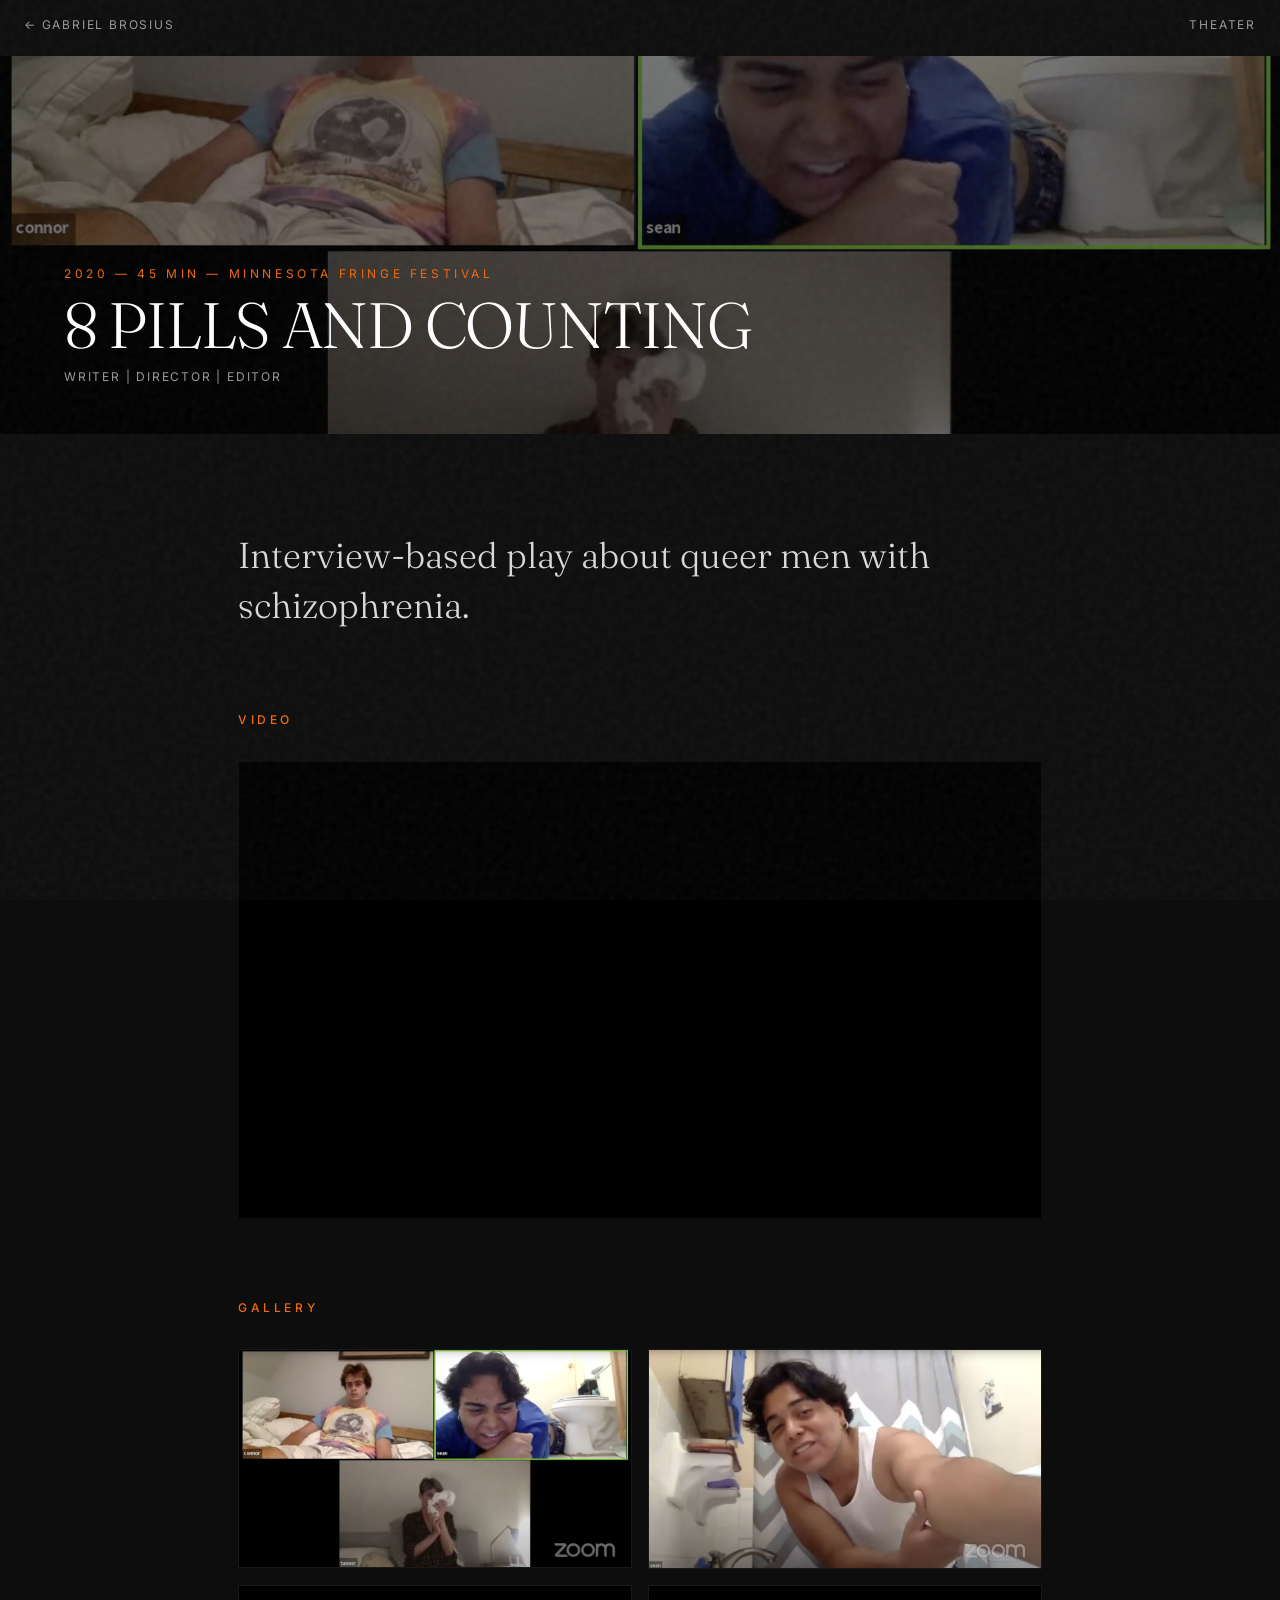
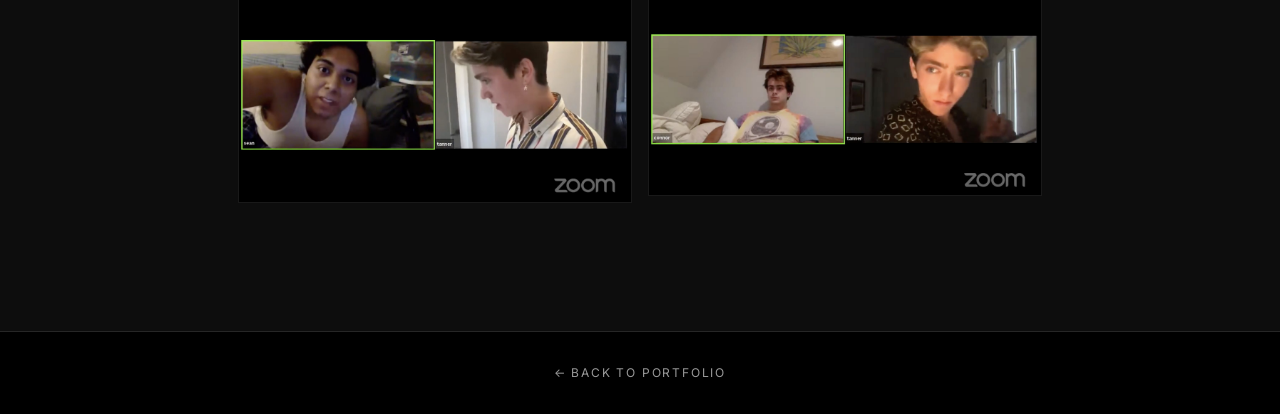
==== commit e725f958: "smaller photos" ====
--- a/project/8-pills-and-counting.html
+++ b/project/8-pills-and-counting.html
@@ -6,9 +6,21 @@
   <title>8 Pills and Counting — Gabriel Brosius</title>
   <meta name="description" content="Interview-based play about queer men with schizophrenia." />
   <meta name="robots" content="index, follow" />
+  <link rel="canonical" href="https://gabrielbrosius.com/project/8-pills-and-counting.html" />
+  <meta property="og:title" content="8 Pills and Counting — Gabriel Brosius" />
+  <meta property="og:description" content="Interview-based play about queer men with schizophrenia." />
+  <meta property="og:image" content="https://gabrielbrosius.com/images/og/8-pills-and-counting.jpg" />
+  <meta property="og:image:width" content="1200" />
+  <meta property="og:image:height" content="630" />
+  <meta property="og:url" content="https://gabrielbrosius.com/project/8-pills-and-counting.html" />
+  <meta property="og:type" content="website" />
+  <meta name="twitter:card" content="summary_large_image" />
+  <meta name="twitter:title" content="8 Pills and Counting — Gabriel Brosius" />
+  <meta name="twitter:description" content="Interview-based play about queer men with schizophrenia." />
+  <meta name="twitter:image" content="https://gabrielbrosius.com/images/og/8-pills-and-counting.jpg" />
   
   <link rel="icon" type="image/svg+xml" href="../favicon.svg" />
-  <link rel="stylesheet" href="../css/styles.css" />
+  <link rel="stylesheet" href="../css/styles.css?v=8" />
 </head>
 <body>
   <div class="film-grain"></div>
@@ -32,7 +44,7 @@
   <!-- Project Hero Banner -->
   <header class="project-hero">
     <div class="project-hero-overlay"></div>
-    <img src="../images/8pills-1.png" alt="8 Pills and Counting Banner" />
+    <img src="../images/8pills-1.jpg" alt="8 Pills and Counting Banner" />
     <div class="project-hero-content">
       <div class="project-hero-meta">2020 — 45 min — Minnesota Fringe Festival</div>
       <h1 class="project-hero-title">8 Pills and Counting</h1>
@@ -64,10 +76,10 @@
     <section class="project-body-section reveal">
       <h2 class="section-label">Gallery</h2>
       <div class="project-gallery-grid">
-        <img src="../images/8pills-1.png" alt="8 Pills and Counting still 1" class="gallery-image" />
-        <img src="../images/8pills-2.png" alt="8 Pills and Counting still 2" class="gallery-image" />
-        <img src="../images/8pills-3.png" alt="8 Pills and Counting still 3" class="gallery-image" />
-        <img src="../images/8pills-4.png" alt="8 Pills and Counting still 4" class="gallery-image" />
+        <img src="../images/8pills-1.jpg" alt="8 Pills and Counting still 1" class="gallery-image" />
+        <img src="../images/8pills-2.jpg" alt="8 Pills and Counting still 2" class="gallery-image" />
+        <img src="../images/8pills-3.jpg" alt="8 Pills and Counting still 3" class="gallery-image" />
+        <img src="../images/8pills-4.jpg" alt="8 Pills and Counting still 4" class="gallery-image" />
       </div>
     </section>
   </main>
@@ -77,6 +89,6 @@
     <a href="../"><span>&larr; Back to portfolio</span></a>
   </footer>
 
-  <script src="../js/main.js"></script>
+  <script src="../js/main.js?v=7"></script>
 </body>
 </html>
--- a/css/styles.css
+++ b/css/styles.css
@@ -293,16 +293,39 @@
 .hero-overlay {
   position: absolute;
   inset: 0;
-  background-color: rgba(0, 0, 0, 0.6);
+  /* Light overall tint, with darkness concentrated only where text sits:
+     behind the name, along the top (nav) and along the bottom (credit) */
+  background:
+    radial-gradient(ellipse 65% 38% at 50% 56%, rgba(0, 0, 0, 0.5) 0%, rgba(0, 0, 0, 0.28) 55%, rgba(0, 0, 0, 0) 100%),
+    linear-gradient(to bottom, rgba(0, 0, 0, 0.62) 0%, rgba(0, 0, 0, 0) 24%, rgba(0, 0, 0, 0) 78%, rgba(0, 0, 0, 0.45) 100%),
+    rgba(0, 0, 0, 0.1);
   z-index: 1;
 }
 
 .hero-bg img {
+  position: absolute;
+  inset: 0;
   width: 100%;
   height: 100%;
   object-fit: cover;
   object-position: center 30%;
   transform: scale(1.12);
+}
+
+/* Rotating hero photos */
+.hero-slide {
+  opacity: 0;
+  transition: opacity 1.6s ease;
+}
+
+.hero-slide.active {
+  opacity: 1;
+}
+
+@media (prefers-reduced-motion: reduce) {
+  .hero-slide {
+    transition: none;
+  }
 }
 
 .hero-content {
@@ -321,6 +344,7 @@
   line-height: 0.9;
   margin-bottom: 1.5rem;
   color: white;
+  text-shadow: 0 2px 28px rgba(0, 0, 0, 0.55), 0 0 3px rgba(0, 0, 0, 0.35);
 }
 
 .hero-subtitle {
@@ -328,7 +352,8 @@
   font-size: clamp(0.875rem, 2vw, 1.25rem);
   letter-spacing: 0.25em;
   text-transform: uppercase;
-  color: hsl(0, 0%, 80%);
+  color: hsl(0, 0%, 88%);
+  text-shadow: 0 1px 14px rgba(0, 0, 0, 0.6);
 }
 
 .hero-scroll {
@@ -550,63 +575,64 @@
 }
 
 /* Television Writing Section (Grids) */
+/* Cards sit directly on the section background, centered, divided by thin lines */
 .tv-grid {
-  display: grid;
-  grid-template-columns: 1fr;
-  background-color: hsl(0, 0%, 10%);
-  gap: 1px;
+  display: flex;
+  flex-direction: column;
+  align-items: stretch;
+}
+
+.tv-card {
+  background: transparent;
+  padding: 2rem 0;
+  border-top: 1px solid var(--border);
+}
+
+.tv-card:first-child {
+  padding-top: 0;
+  border-top: none;
 }
 
 @media (min-width: 768px) {
   .tv-grid {
-    grid-template-columns: repeat(3, 1fr);
-  }
-}
-
-/* Center grids with fewer than 3 cards */
-.tv-grid--center {
-  display: flex;
-  flex-wrap: wrap;
+    flex-direction: row;
+    flex-wrap: wrap;
+    justify-content: center;
+    align-items: flex-start;
+  }
+
+  .tv-card,
+  .tv-card:first-child {
+    flex: 0 0 33.333%;
+    max-width: 33.333%;
+    padding: 0 2.5rem;
+    border-top: none;
+    border-left: 1px solid var(--border);
+  }
+
+  .tv-card:first-child {
+    border-left: none;
+  }
+
+}
+
+/* Writing section: centered text */
+#television .tv-card {
+  text-align: center;
+}
+
+/* Single card (feature film), centered */
+.tv-grid--single {
   justify-content: center;
-  background-color: black;
-}
-
-.tv-grid--center .tv-card {
+}
+
+.tv-grid--single .tv-card,
+.tv-grid--single .tv-card:first-child {
   flex: 0 0 100%;
-}
-
-@media (min-width: 768px) {
-  .tv-grid--center .tv-card {
-    flex: 0 0 50%;
-    border-right: 1px solid hsl(0, 0%, 10%);
-  }
-
-  .tv-grid--center .tv-card:last-child {
-    border-right: none;
-  }
-}
-
-/* Single card — one third width */
-.tv-grid--single .tv-card {
-  flex: 0 0 100%;
-}
-
-@media (min-width: 768px) {
-  .tv-grid--single .tv-card {
-    flex: 0 0 33.333%;
-    border-right: none;
-  }
-}
-
-.tv-card {
-  background-color: black;
-  padding: 2.5rem 2rem;
-}
-
-@media (min-width: 1024px) {
-  .tv-card {
-    padding: 3rem 2.5rem;
-  }
+  max-width: 40rem;
+  margin: 0 auto;
+  padding: 0;
+  border: none;
 }
 
 .tv-meta {
@@ -1340,6 +1366,11 @@
   transform: translateX(0);
 }
 
+/* Keep the slide-in animation from widening the page on phones */
+.contact-section {
+  overflow-x: clip;
+}
+
 /* ==========================================================================
    ADDITIONS
    ========================================================================== */
@@ -1354,6 +1385,11 @@
   letter-spacing: 0.15em;
   text-transform: uppercase;
   color: rgba(255, 255, 255, 0.4);
+  transition: opacity 0.4s ease;
+}
+
+.hero-image-credit.is-changing {
+  opacity: 0;
 }
 
 .hero-image-credit a {
@@ -1597,27 +1633,93 @@
   opacity: 0.7;
 }
 
-/* Two-card centered grid — no grey sides */
-.tv-grid--pair {
-  display: flex;
+
+/* Gallery lightbox */
+.project-gallery-grid img {
+  cursor: zoom-in;
+}
+
+.lightbox {
+  position: fixed;
+  inset: 0;
+  z-index: 1000;
+  display: flex;
+  align-items: center;
   justify-content: center;
-  background-color: black;
-  gap: 0;
-}
-
-.tv-grid--pair .tv-card {
-  flex: 0 0 100%;
-  border-bottom: 1px solid hsl(0, 0%, 10%);
-}
-
-@media (min-width: 768px) {
-  .tv-grid--pair .tv-card {
-    flex: 0 0 33.333%;
-    border-bottom: none;
-    border-right: 1px solid hsl(0, 0%, 10%);
-  }
-
-  .tv-grid--pair .tv-card:last-child {
-    border-right: none;
-  }
-}
+  background-color: rgba(0, 0, 0, 0.94);
+  opacity: 0;
+  visibility: hidden;
+  transition: opacity 0.25s ease, visibility 0.25s ease;
+}
+
+.lightbox.open {
+  opacity: 1;
+  visibility: visible;
+}
+
+.lightbox-img {
+  max-width: 94vw;
+  max-height: 88vh;
+  object-fit: contain;
+  box-shadow: 0 0 60px rgba(0, 0, 0, 0.6);
+  cursor: zoom-out;
+}
+
+.lightbox-btn {
+  position: absolute;
+  background: none;
+  border: none;
+  color: rgba(255, 255, 255, 0.7);
+  font-size: 2.25rem;
+  line-height: 1;
+  padding: 0.75rem 1rem;
+  cursor: pointer;
+  transition: color 0.2s ease;
+}
+
+.lightbox-btn:hover,
+.lightbox-btn:focus-visible {
+  color: var(--primary);
+}
+
+.lightbox-close {
+  top: 0.75rem;
+  right: 0.75rem;
+}
+
+.lightbox-prev,
+.lightbox-next {
+  top: 50%;
+  transform: translateY(-50%);
+  font-size: 3rem;
+}
+
+.lightbox-prev {
+  left: 0.5rem;
+}
+
+.lightbox-next {
+  right: 0.5rem;
+}
+
+.lightbox-count {
+  position: absolute;
+  bottom: 1rem;
+  left: 50%;
+  transform: translateX(-50%);
+  font-size: 0.7rem;
+  letter-spacing: 0.2em;
+  color: rgba(255, 255, 255, 0.5);
+}
+
+.lightbox.single .lightbox-prev,
+.lightbox.single .lightbox-next,
+.lightbox.single .lightbox-count {
+  display: none;
+}
+
+@media (prefers-reduced-motion: reduce) {
+  .lightbox {
+    transition: none;
+  }
+}
